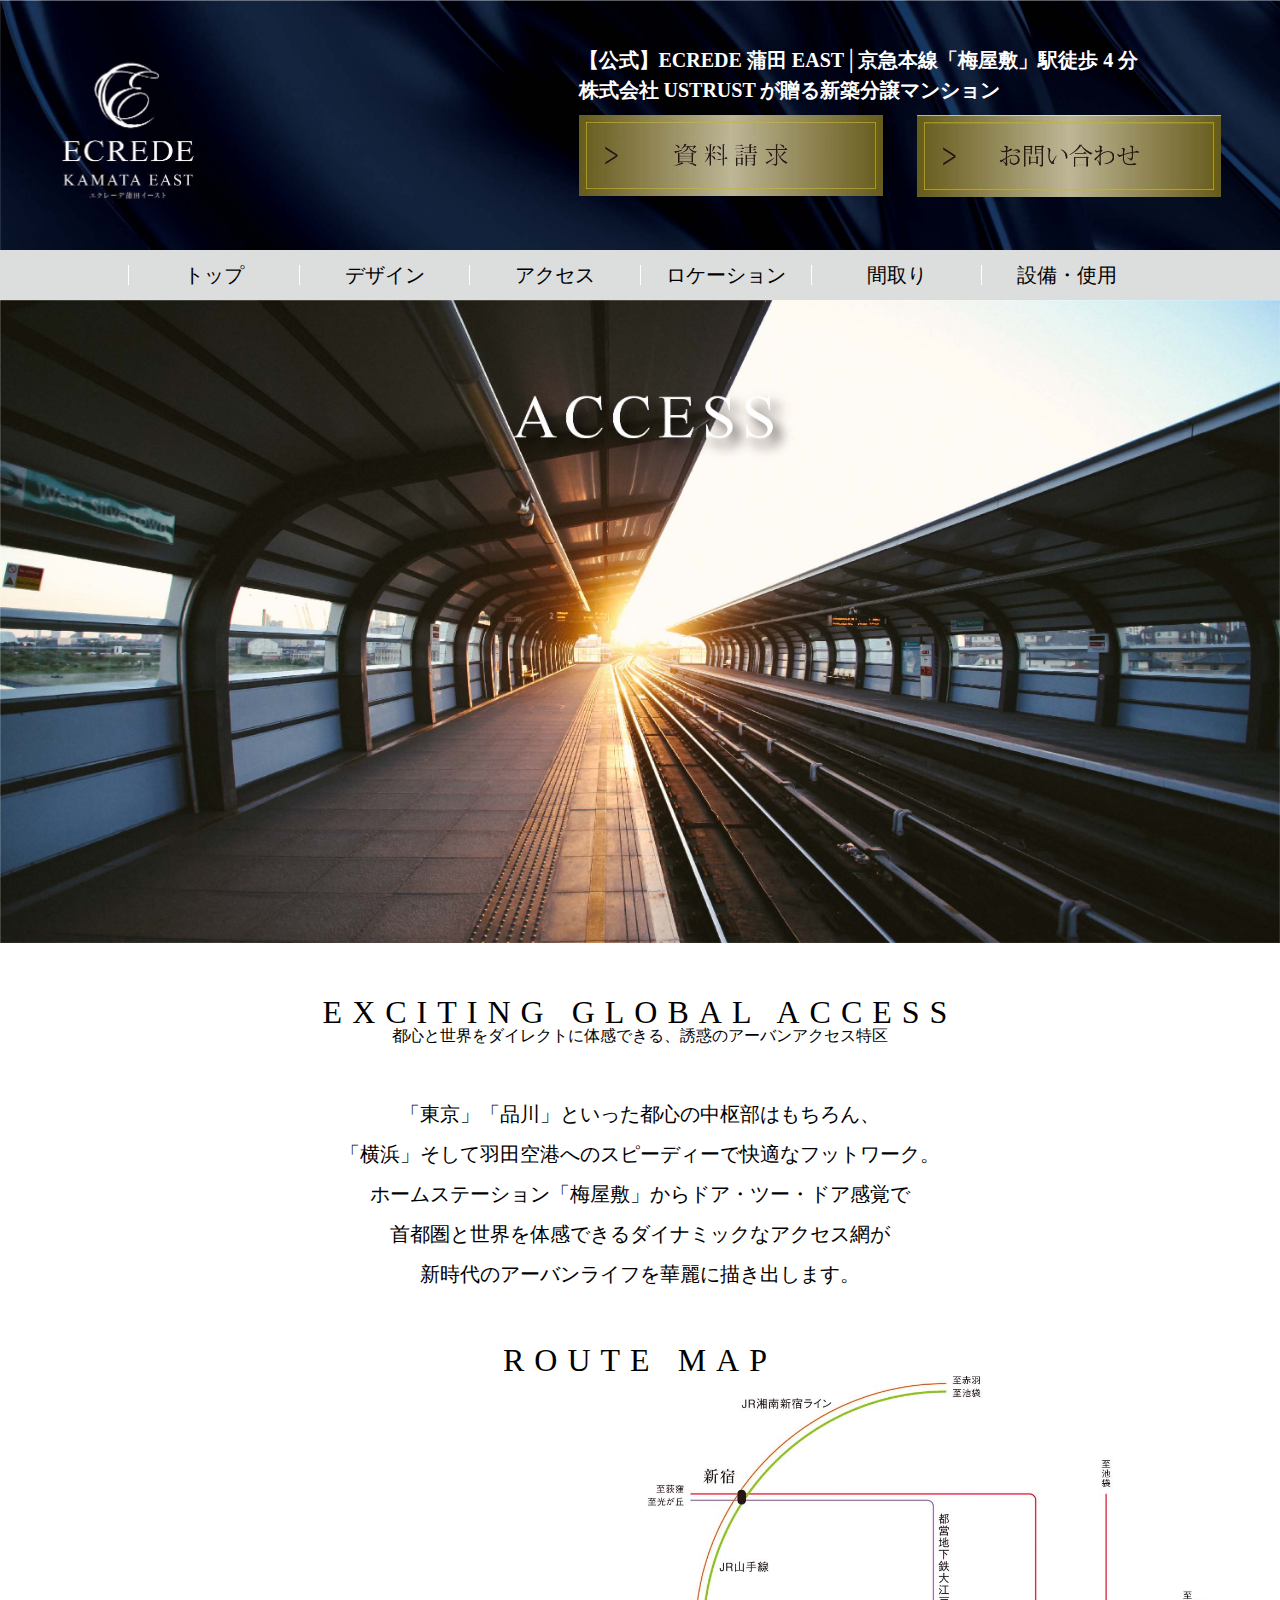
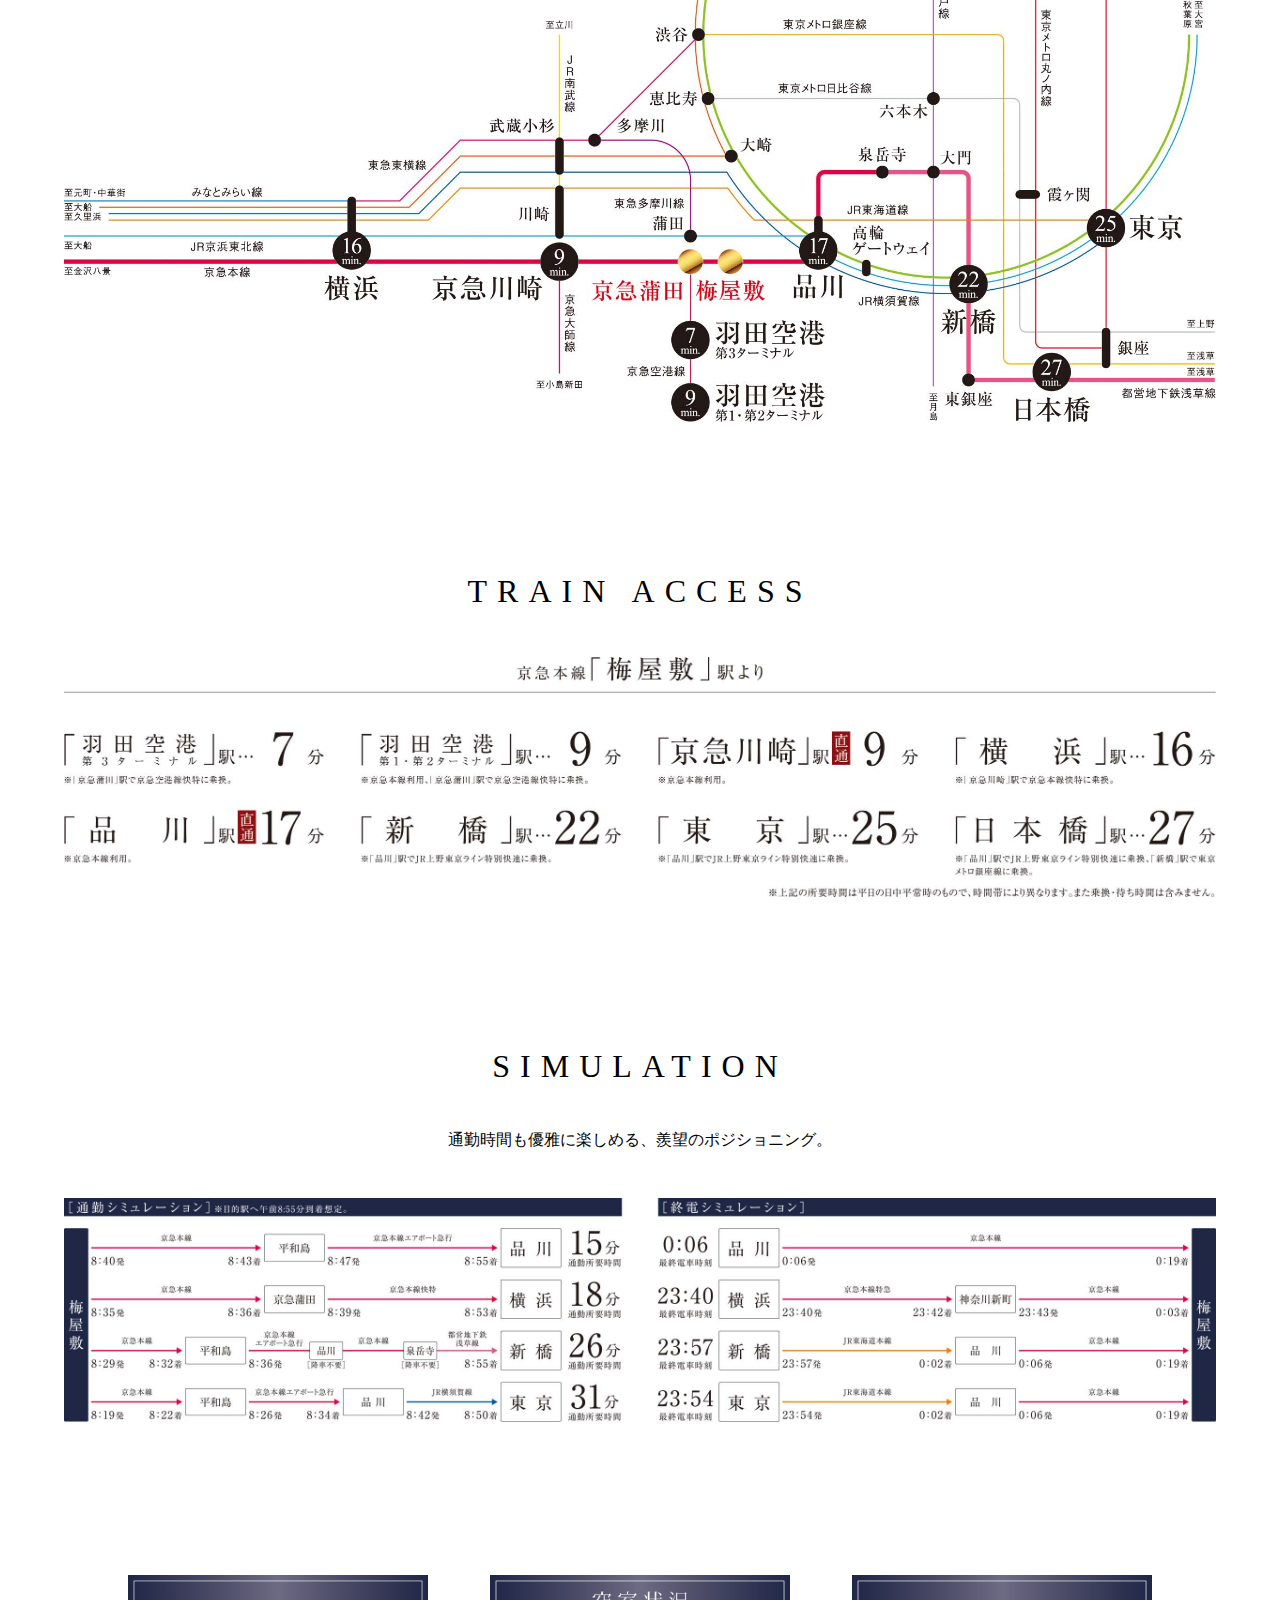
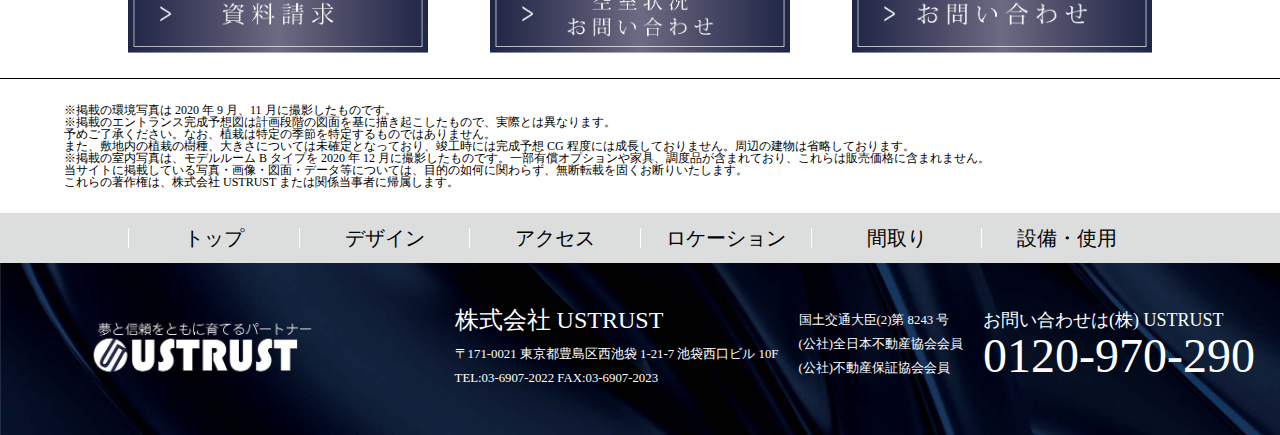
==== access.html @ 1f3f6533 "first commit" ====
<!DOCTYPE html>
<html lang="js">
<head>
  <meta charset="UTF-8">
  <meta http-equiv="X-UA-Compatible" content="IE=edge">
  <meta name="viewport" content="width=device-width, initial-scale=1.0">
  <title>USTRUST</title>
  <link rel="stylesheet" href="reset.css">
  <link rel="stylesheet" href="style.css">
</head>
<body>
  <header>
    <div class="header__text">
      <p>【公式】ECREDE 蒲田 EAST│京急本線「梅屋敷」駅徒歩 4 分<br>株式会社 USTRUST が贈る新築分譲マンション</p>
      <div class="header__btn">
        <a href="#"><img src="./img/documentRequestBtn.jpg" alt="資料請求"></a>
        <a href="#"><img src="./img/contactBtn.jpg" alt="お問い合わせ"></a>
      </div>
    </div>
  </header>
  <nav>
    <ul>
      <li><a href="./index.html">トップ</a></li>
      <li><a href="./design.html">デザイン</a></li>
      <li><a href="#">アクセス</a></li>
      <li><a href="./location.html">ロケーション</a></li>
      <li><a href="./plan.html">間取り</a></li>
      <li><a href="./equipment.html">設備・使用</a></li>
    </ul>
  </nav>
  <main>
       <img src="./img/access-top.jpg" alt="ACCESS">
      <div class="container">
        <div class="accessContent">
          <h4>EXCITING GLOBAL ACCESS</h4>
          <p>都心と世界をダイレクトに体感できる、誘惑のアーバンアクセス特区</p>
          <div class="accessContent__text">
            <p>「東京」「品川」といった都心の中枢部はもちろん、<br>
              「横浜」そして羽田空港へのスピーディーで快適なフットワーク。<br>
              ホームステーション「梅屋敷」からドア・ツー・ドア感覚で<br>
              首都圏と世界を体感できるダイナミックなアクセス網が<br>
              新時代のアーバンライフを華麗に描き出します。</p>
          </div>
          <h4>ROUTE MAP</h4>
          <img src="./img/rosenzu.jpg" alt="routemar">
          <div class="accessContentItem">
            <h4>TRAIN ACCESS</h4>
            <img src="./img/access.jpg" alt="train">
          </div>
          <div class="accessContentItem">
            <h4>SIMULATION</h4>
            <p>通勤時間も優雅に楽しめる、羨望のポジショニング。</p>
            <img src="./img/time_simulation.jpg" alt="simulation">
          </div>
        </div>
      </div>
     </div>

    <div class="contactList">
      <img src="./img/documentRequestBtn.png" alt="資料請求">
      <img src="./img/vacancy.png" alt="空室状況お問い合わせ">
      <img src="./img/contactBtn.png" alt="お問い合わせ">
    </div>
    <div class="border"></div>
    <div class="disclaimer">
      <p>※掲載の環境写真は 2020 年 9 月、11 月に撮影したものです。</p>
      <p>※掲載のエントランス完成予想図は計画段階の図面を基に描き起こしたもので、実際とは異なります。</p>
      <p>予めご了承ください。なお、植栽は特定の季節を特定するものではありません。</p>
      <p>また、敷地内の植栽の樹種、大きさについては未確定となっており、竣工時には完成予想 CG 程度には成長しておりません。周辺の建物は省略しております。</p>
      <p>※掲載の室内写真は、モデルルーム B タイプを 2020 年 12 月に撮影したものです。一部有償オプションや家具、調度品が含まれており、これらは販売価格に含まれません。</p>
      <p>当サイトに掲載している写真・画像・図面・データ等については、目的の如何に関わらず、無断転載を固くお断りいたします。</p>
      <p>これらの著作権は、株式会社 USTRUST または関係当事者に帰属します。</p>
    </div>
  </main>
  <nav>
    <ul>
      <li><a href="./index.html">トップ</a></li>
      <li><a href="./design.html">デザイン</a></li>
      <li><a href="#">アクセス</a></li>
      <li><a href="./location.html">ロケーション</a></li>
      <li><a href="./plan.html">間取り</a></li>
      <li><a href="./equipment.html">設備・使用</a></li>
    </ul>
  </nav>
  <footer>
    <div class="footer__wrapper">
      <div class="footer__company">
        <h4>株式会社 USTRUST</h4>
        <p>〒171-0021 東京都豊島区西池袋 1-21-7 池袋西口ビル 10F</p>
        <p>TEL:03-6907-2022 FAX:03-6907-2023</p>
      </div>
      <div class="footer__license">
        <p>国土交通大臣(2)第 8243 号</p>
        <p>(公社)全日本不動産協会会員</p>
        <p>(公社)不動産保証協会会員</p>
      </div>
      <div class="footer__call">
        <p>お問い合わせは(株) USTRUST</p>
        <h3>0120-970-290</h3>
      </div>
    </div>
  </footer>
</body>
</html>
---- style.css ----
body {
  font-family: a-otf-ryumin-pr6n, serif;
  font-weight: 300;
  font-style: normal;
}
h1 {
  font-size: 7rem;
}

h2 {
  font-size: 4rem;
}

h3 {
  font-size: 3rem;
}

h4 {
  font-size: 2rem;
}

a {
  text-decoration: none;
  color: #000;
}

img {
  max-width: 100%;
  height: auto;
}

small {
  font-size: 10px;
}

.w-100 {
  width: 100% !important;
  flex-basis: 100% !important;
}

/* <--header--> */

header {
  background-image: url(./img/header-bg.jpg);
  background-size: cover;
  padding: 45px 25px;
}

.header__text {
  width: 55%;
  margin-left: auto;
  color: #fff;
  font-size: 20px;
  line-height: 30px;
  font-weight: bold;
}

.header__btn {
  margin-top: 10px;
  display: flex;
  justify-content: space-between;
}

.header__btn a {
  width: 100%;
  display: block;
}

.header__btn a img {
  width: 90%;
}

/* <--footer--> */

footer {
  background-image: url(./img/footer-bg.jpg);
  background-size: cover;
  padding: 45px 25px;
}

.footer__wrapper {
  width: 75%;
  margin-left: auto;
  color: #fff;
  display: flex;
  justify-content: flex-end;
}

.footer__wrapper p {
  font-size: 1vw;
  line-height: 24px;
}

.footer__company h4 {
  font-size: 24px;
  margin-bottom: 10px;
}

.footer__license {
  margin: 0 20px;
}

.footer__call p {
  font-size: 18px;
}

.container {
  width: 90%;
  margin: 0 auto;
}

nav {
  width: 100%;
  background-color: #dcdddd;
}

nav ul {
  width: 80%;
  margin: 0 auto;
  display: flex;
  justify-content: space-between;
  padding: 15px 0;
}

nav li {
  width: 100%;
  text-align: center;
  border-left: 1px solid #fff;
}

nav li a {
  display: block;
  width: 100%;
  font-size: 20px;
}

/* <--top--> */
.top-img {
  position: relative;
}

.svgSample1 {
  position: absolute;
  bottom: 0;
  left: -20%;
  width: 100%;
  height: 35px;
}

.svgSample1 text {
  font-size: 12px;
  font-family: Meiryo UI;
  stroke: #ffffff;
  fill: #330033;
  text-anchor: middle;
  dominant-baseline: alphabetic;
}

.svgSample1 > svg > use:nth-of-type(1) {
  stroke-width: 5px;
  paint-order: stroke;
  stroke-linejoin: round;
}

.svgSample1 > svg > use:nth-of-type(2) {
  stroke-width: 0;
}

.documentRequest {
  position: relative;
}

.documentRequest > img {
  width: 60%;
  padding: 50px 0 50px 50px;
}

.documentRequest__route {
  width: 300px;
}

.documentRequest__route p {
  text-align: right;
}

.documentRequest__wrapper {
  display: flex;
  justify-content: space-between;
  padding-left: 50px;
}

.top-appearance {
  position: absolute;
  width: 45%;
  top: -50px;
  right: 0;
  text-align: right;
}

.top-appearance img {
  height: 100vh;
}

.top-appearance p {
  margin-top: 0 !important;
  font-size: 1rem !important;
}

.documentRequest__wrapper h4 {
  line-height: 3rem;
}

.documentRequest__wrapper p,
.eqrede__content__text p {
  font-size: 20px;
  line-height: 40px;
  margin: 25px 0;
}

.documentRequest__text img {
  width: 50%;
}

.documentRequest__text + img {
  width: 45%;
  height: 45vh;
}

.eqrede__content {
  display: flex;
  align-items: center;
  justify-content: flex-end;
  margin: 50px 0;
}

.eqrede__content img {
  width: 400px;
}

.eqrede__content__text {
  width: 50%;
}

.eqrede__content__text img {
  width: 50%;
}

.grey-bg {
  background-color: #dcdddd;
  height: 5vh;
}

.contents {
  background-color: #fff;
}

.contents__list {
  padding: 50px 0;
  display: flex;
  flex-wrap: wrap;
  justify-content: center;
  width: 95%;
  margin: 0 auto;
}

.contents__list__item {
  display: flex;
  width: 45%;
  margin: 10px;
}

.title {
  padding: 25px 0;
  background-color: #212645;
  color: #fff;
  text-align: center;
  min-width: 45%;
}

.title p {
  margin: 30px 0 40px;
}

.title a {
  color: #fff;
}

.contents__list__item img {
  min-width: 55%;
}

.contactList {
  display: flex;
  justify-content: space-between;
  padding-bottom: 25px;
  width: 80%;
  margin: 0 auto;
}

.contactList img {
  max-width: 300px;
  width: 33%;
}

.border {
  border-bottom: 1px solid #000;
}

.disclaimer {
  padding: 25px 0;
  width: 90%;
  margin: 0 auto;
}

.disclaimer p {
  font-size: 12px;
}

/* <--design--> */

.designContent {
  padding: 50px 0;
  text-align: center;
  width: 50%;
  margin: 0 auto;
}

.designContent__text {
  margin: 50px 0;
  font-size: 20px;
  line-height: 40px;
}

.entrance {
  width: 60%;
}

.entrance img {
  margin-bottom: 25px;
}

/* <--access--> */
.accessContent {
  padding: 50px 0 150px 0;
  text-align: center;
}

.accessContent h4 {
  letter-spacing: 10px;
}

.accessContent__text {
  margin: 50px 0;
  font-size: 20px;
  line-height: 40px;
}

.accessContentItem {
  margin-top: 150px;
}

.accessContentItem h4 {
  margin-bottom: 50px;
}

.accessContentItem p {
  margin-bottom: 50px;
}

/* <--location--> */

.city {
  margin: 30px 0 50px;
  text-align: center;
}

.city__title {
  margin-bottom: 30px;
}

.city__title h4 {
  letter-spacing: 6px;
}

.city__text {
  font-size: 20px;
  line-height: 40px;
}

.city__wrapper {
  display: flex;
  margin: 30px 0;
}

.city__contents {
  width: 50%;
  padding: 0 10px;
}

.city__contents + img {
  width: 50%;
  padding: 0 10px;
}

.city__bussiness {
  margin-bottom: 30px;
}

.city__bussiness h4 {
  margin-bottom: 10px;
}

.city__bussiness > p {
  text-align: left;
  padding-top: 10px;
  font-size: 14px;
}

.city__bussiness__description {
  padding: 5px 0;
  border-bottom: 1px solid #000;
  line-height: 20px;
  font-size: 14px;
  text-align: center;
}

.city__bussiness__description + p,
.city__redevelopment__item p {
  text-align: left;
  font-size: 14px;
  line-height: 20px;
}

.city__redevelopment {
  display: flex;
  justify-content: space-between;
}

.city__redevelopment__item {
  flex-basis: 48%;
  padding-top: 20px;
}

.city__redevelopment__item img {
  padding-bottom: 10px;
}

.city-contentsList {
  display: flex;
  justify-content: space-between;
  margin-top: 20px;
}

.city-contentsList__item {
  flex-basis: 24%;
  margin-bottom: 150px;
}

.city-contentsList__item > p {
  margin-top: 10px;
}

.city-contentsList__item .smallTitle {
  font-size: 13px;
  text-align: center;
}

.lifeinformation {
  padding-bottom: 100px;
}

/* <--plan--> */
.floorPlan {
  width: 80%;
  margin: 100px auto;
  text-align: center;
}

.floorPlan h4 {
  letter-spacing: 8px;
}

.floorPlan__list {
  margin-top: 100px;
  display: flex;
  justify-content: space-between;
}

.floorPlan__list img {
  width: 45%;
}

.floorPlan__list .left {
  width: 55%;
}

.floorPlan__list .right {
  width: 40%;
}

.floorPlan__overview {
  width: 60%;
  margin: 100px auto;
  text-align: left;
}

.floorPlan__overview > p {
  letter-spacing: 4px;
  font-size: 20px;
}

.floorPlan__overview .row p {
  font-size: 14px;
  line-height: 20px;
}

.row {
  border-bottom: 1px solid #000;
  display: flex;
  padding: 3px 0;
}

.row:first-of-type {
  border-top: 1px solid #000;
  margin-top: 10px;
}

.row .overview-title {
  flex-basis: 25%;
}

.row .overview-content {
  flex-basis: 70%;
}

/* <--equipment--> */
.kitchen,
.bathroom,
.sanitary_lavatory,
.others,
.structure_security {
  margin: 50px auto;
  width: 80%;
}

.kitchen h4,
.bathroom h4,
.sanitary_lavatory h4,
.others h4,
.structure_security h4 {
  text-align: center;
  padding-bottom: 10px;
}

.sanitary_lavatory h4 span,
.structure_security h4 span {
  font-size: 1.5rem;
  padding: 0 5px;
}

.kitchen__wrapper,
.bathroom__wrapper,
.sanitary_lavatory__wrapper,
.others__wrapper {
  border-top: 1px solid #000;
  padding: 15px 0;
  display: flex;
  justify-content: space-between;
}

.kitchen__contents {
  padding-right: 10px;
  display: flex;
  justify-content: space-between;
  flex-wrap: wrap;
  width: 70%;
}

.kitchen__wrapper > img {
  width: 30%;
  padding-left: 20px;
}

.kitchen__contents__item {
  margin-bottom: 30px;
  flex-basis: 31%;
}

.kitchen__contents__item p,
.bathroom__contents__item p,
.sanitary_lavatory__wrapper p,
.others__wrapper p {
  font-size: 14px;
  line-height: 20px;
}

.content-title {
  text-align: center;
  font-size: 1rem !important;
  padding: 10px 0;
}

.bathroom__wrapper > img {
  width: 45%;
  padding-right: 100px;
}

.bathroom__contents {
  display: flex;
  justify-content: space-between;
  flex-wrap: wrap;
}

.bathroom__contents__item {
  flex-basis: 35%;
}

.toilet-content {
  flex-basis: 40%;
  display: flex;
  justify-content: space-between;
}

.toilet-content__list {
  flex-basis: 45%;
}

.wash-basin-content {
  flex-basis: 55%;
  display: flex;
  justify-content: space-between;
}

.wash-basin-content__list__item {
  display: flex;
  justify-content: space-between;
}

.wash-basin-content__list__left {
  flex-basis: 35%;
}

.wash-basin-content__list__right {
  flex-basis: 60%;
}

.wash-basin-content__list__item {
  padding-bottom: 30px;
}

.wash-basin-content__list__item img {
  width: 50%;
  padding-right: 10px;
}

.others__wrapper__left {
  display: flex;
  justify-content: space-between;
  flex-basis: 60%;
}

.others__wrapper__right {
  display: flex;
  justify-content: space-between;
  flex-basis: 38%;
}

.others__wrapper__list {
  flex-basis: 48%;
}

.others__wrapper__list__item {
  padding-bottom: 20px;
}

.structure_security img {
  padding-bottom: 50px;
}
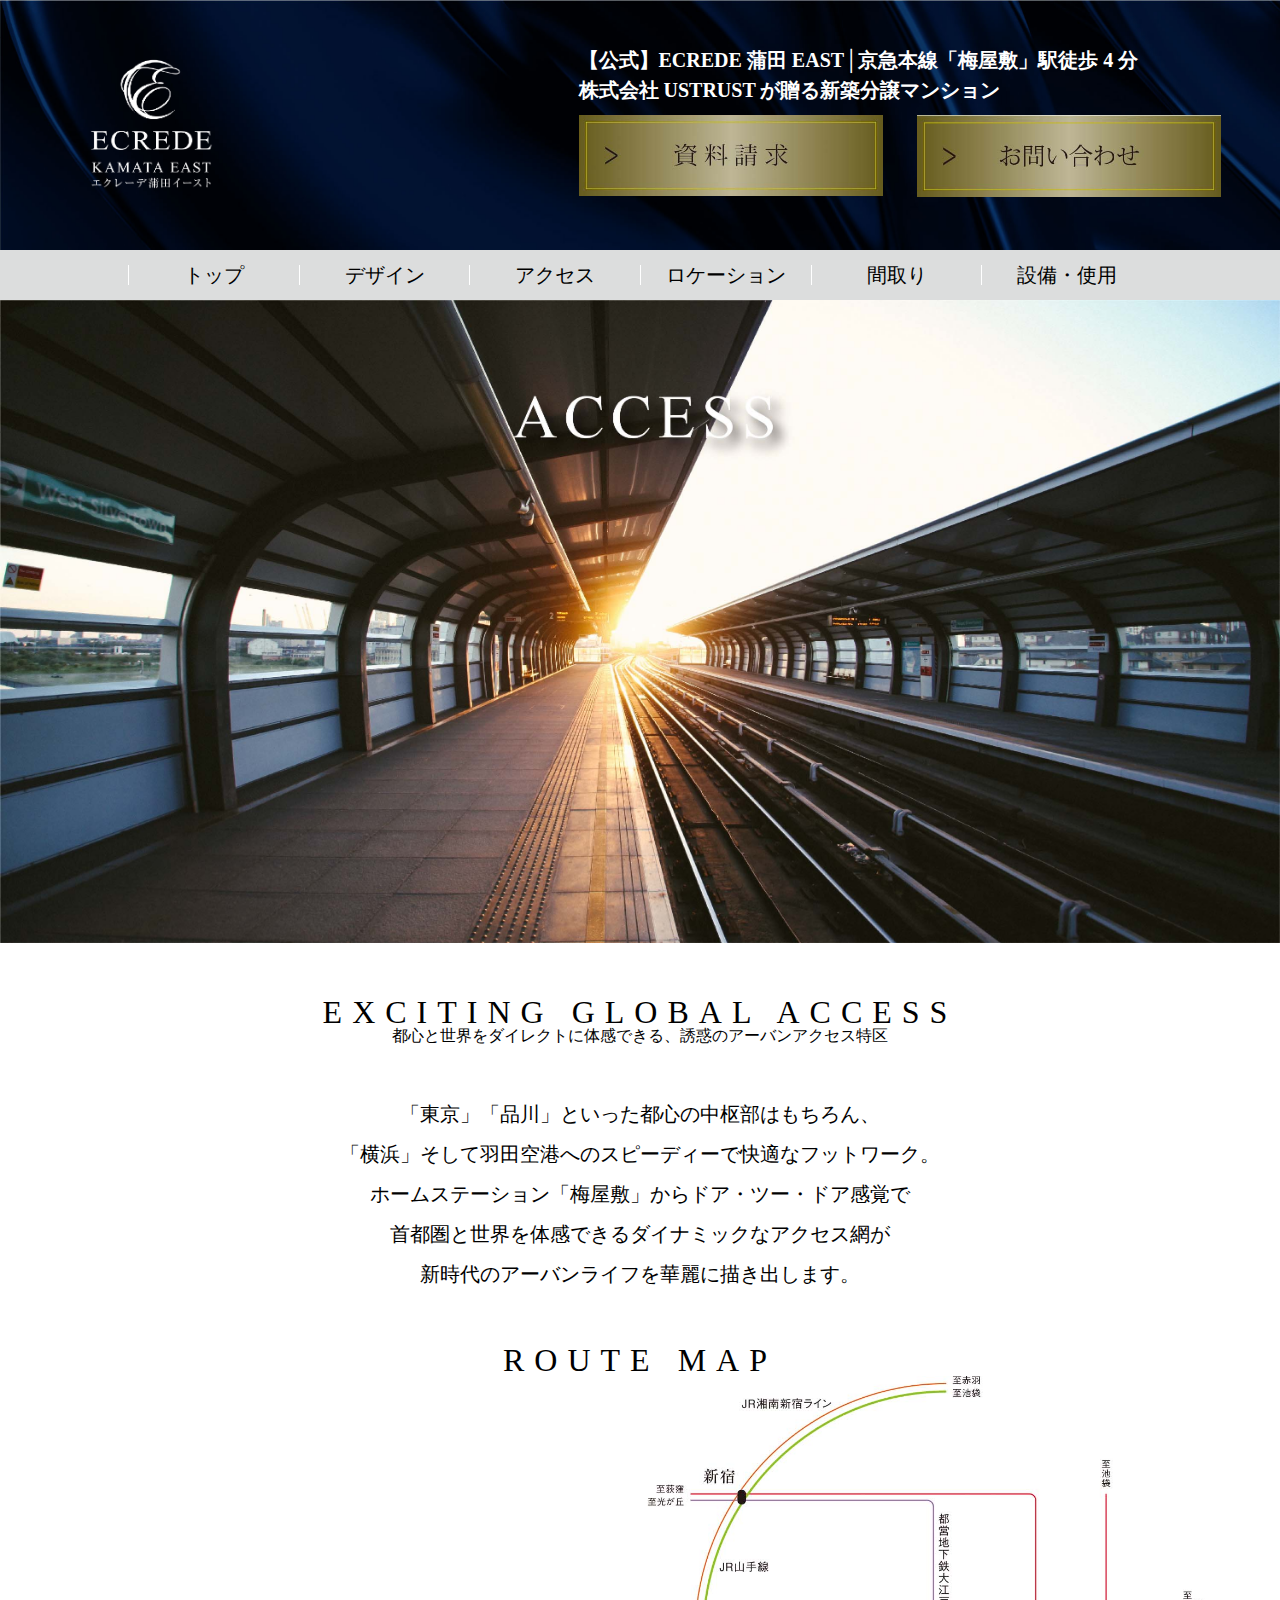
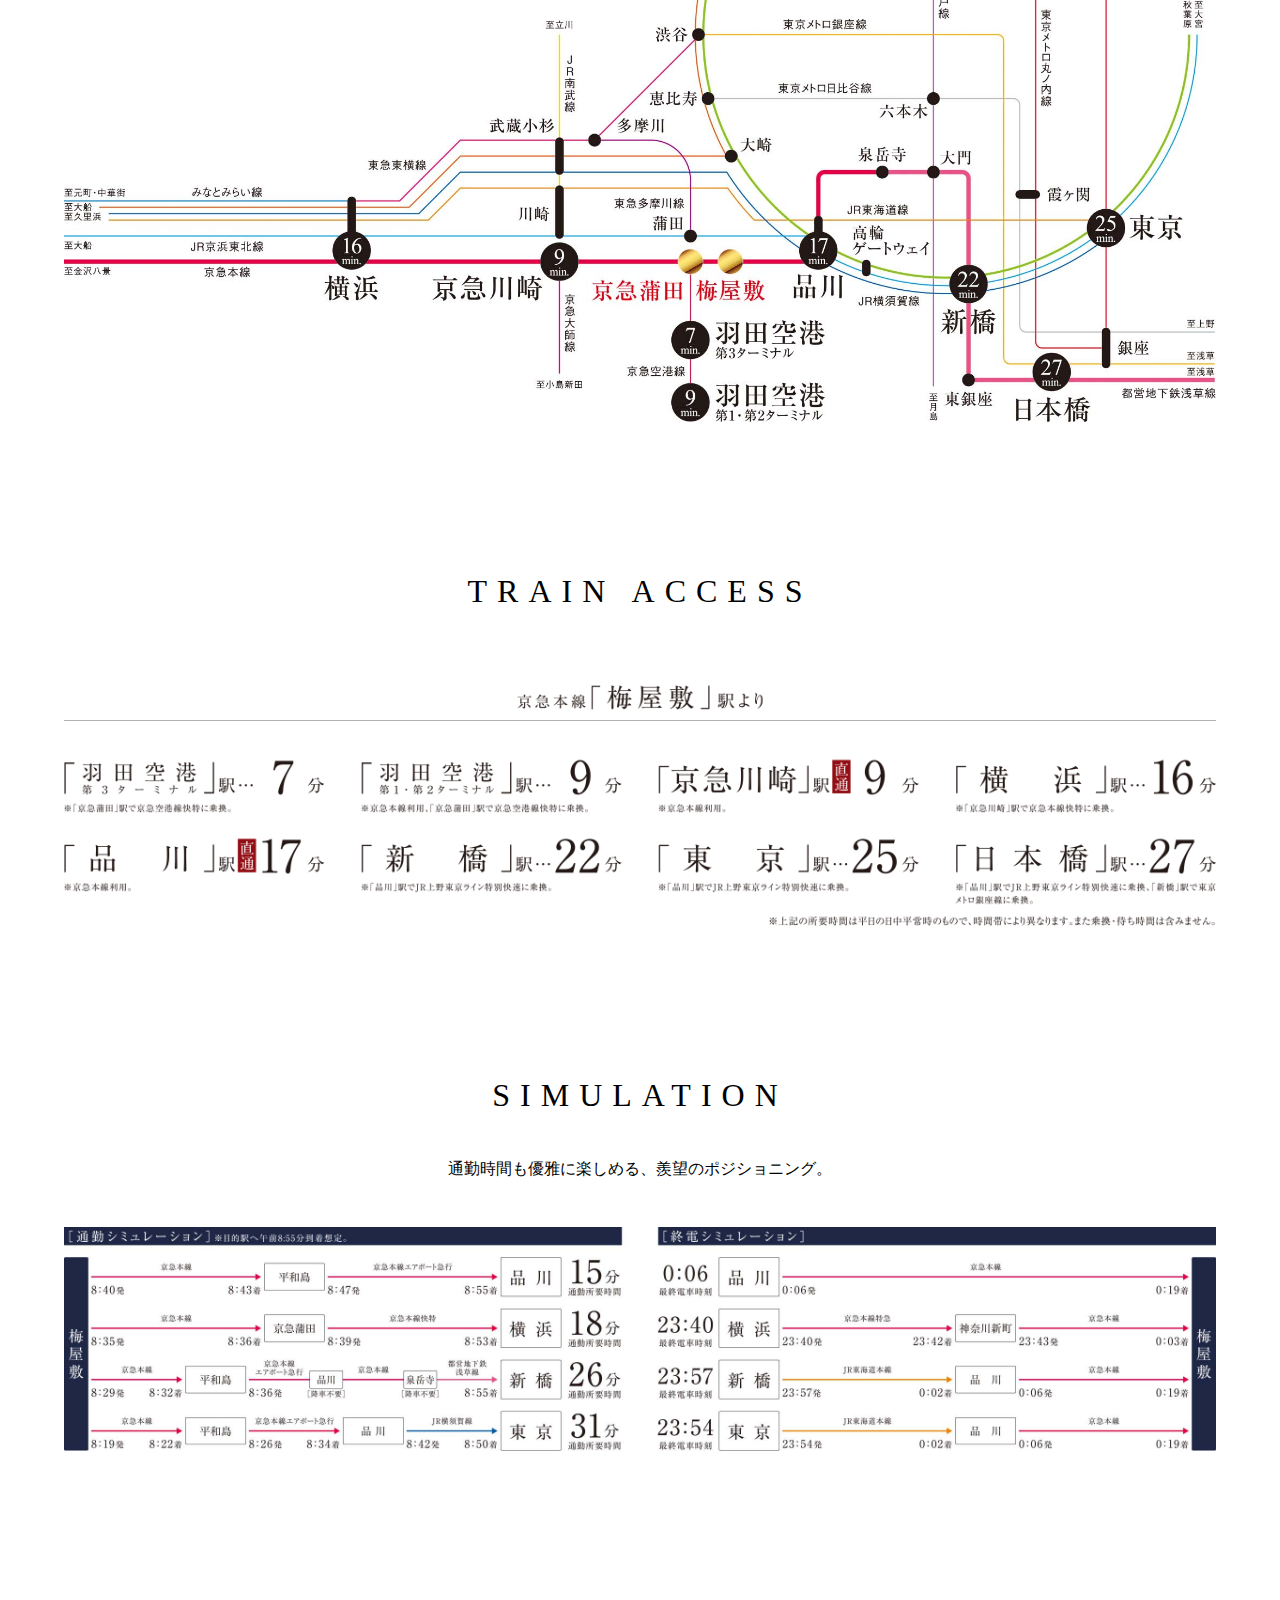
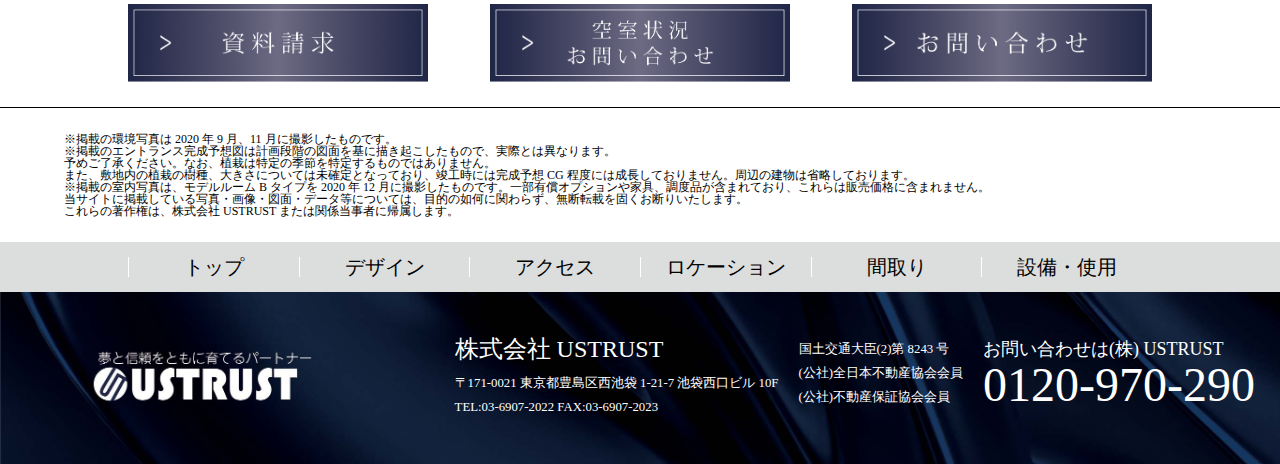
==== commit a19f5597: "文字バケ修正" ====
--- a/access.html
+++ b/access.html
@@ -10,6 +10,7 @@
 </head>
 <body>
   <header>
+    <img src="./img/logo.png" alt="ECREDE logo">
     <div class="header__text">
       <p>【公式】ECREDE 蒲田 EAST│京急本線「梅屋敷」駅徒歩 4 分<br>株式会社 USTRUST が贈る新築分譲マンション</p>
       <div class="header__btn">
@@ -45,7 +46,7 @@
           <img src="./img/rosenzu.jpg" alt="routemar">
           <div class="accessContentItem">
             <h4>TRAIN ACCESS</h4>
-            <img src="./img/access.jpg" alt="train">
+            <img src="./img/trainaccess.png" alt="trainaccess">
           </div>
           <div class="accessContentItem">
             <h4>SIMULATION</h4>
--- a/style.css
+++ b/style.css
@@ -1,8 +1,26 @@
+@font-face {
+  font-family: "a-otf-ryumin-pr6n";
+  src: url("./font/A-OTF-RyuminPr6-Bold.otf") format("otf"),
+    url("./font/A-OTF-RyuminPr6-ExBold.otf") format("otf"),
+    url("./font/A-OTF-RyuminPr6-Heavy.otf") format("otf"),
+    url("./font/A-OTF-RyuminPr6-Light.otf") format("otf"),
+    url("./font/A-OTF-RyuminPr6-Medium.otf") format("otf"),
+    url("./font/A-OTF-RyuminPr6-Regular.otf") format("otf"),
+    url("./font/A-OTF-RyuminPr6-Ultra.otf") format("otf");
+}
+
+@font-face {
+  font-family: "Times New Roman";
+  src: url("./font/Times\ New\ Roman.ttf") format("ttf"),
+    url("./font/Times\ New\ Roman\ Bold.ttf") format("ttf"),
+    url("./font/Times\ New\ Roman\ Bold\ Italic.ttf") format("ttf"),
+    url("./font/Times\ New\ Roman\ Italic.ttf") format("ttf");
+}
+
 body {
-  font-family: a-otf-ryumin-pr6n, serif;
-  font-weight: 300;
-  font-style: normal;
-}
+  font-family: "a-otf-ryumin-pr6n", "Times New Roman", serif;
+}
+
 h1 {
   font-size: 7rem;
 }
@@ -44,6 +62,14 @@
   background-image: url(./img/header-bg.jpg);
   background-size: cover;
   padding: 45px 25px;
+  display: flex;
+  justify-content: space-between;
+  align-items: center;
+}
+
+header > img {
+  width: 150px;
+  margin-left: 50px;
 }
 
 .header__text {
@@ -170,6 +196,25 @@
   position: relative;
 }
 
+.documentRequest__time__wrapper {
+  display: flex;
+  align-items: center;
+  padding: 50px 0 50px 50px;
+}
+
+.documentRequest__time h3 span {
+  font-size: 2rem;
+}
+
+.documentRequest__time h3 span b {
+  font-size: 4rem;
+}
+
+.documentRequest__time p {
+  text-align: right;
+  width: 370px;
+}
+
 .documentRequest > img {
   width: 60%;
   padding: 50px 0 50px 50px;
@@ -187,6 +232,10 @@
   display: flex;
   justify-content: space-between;
   padding-left: 50px;
+}
+
+.documentRequest__time__wrapper img {
+  margin-bottom: 15px;
 }
 
 .top-appearance {
@@ -230,7 +279,7 @@
   display: flex;
   align-items: center;
   justify-content: flex-end;
-  margin: 50px 0;
+  margin: 15% 0 5%;
 }
 
 .eqrede__content img {
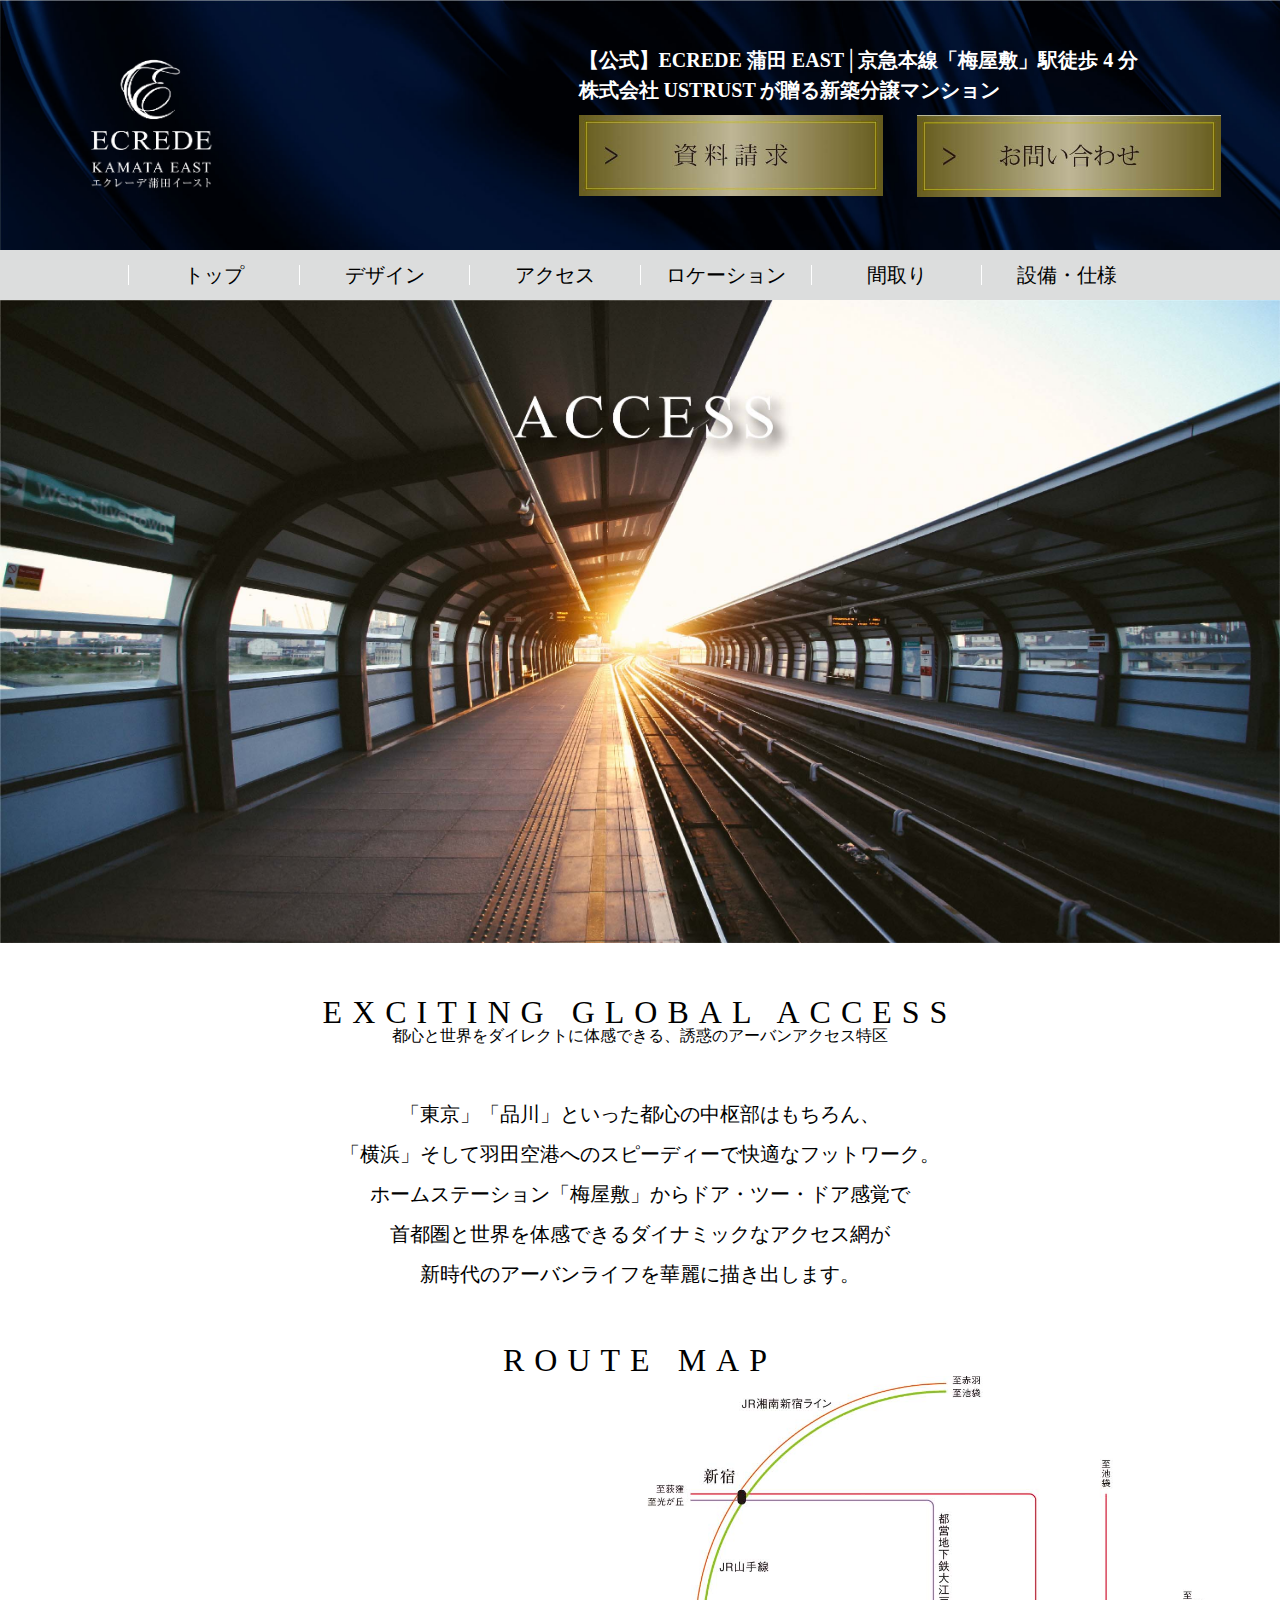
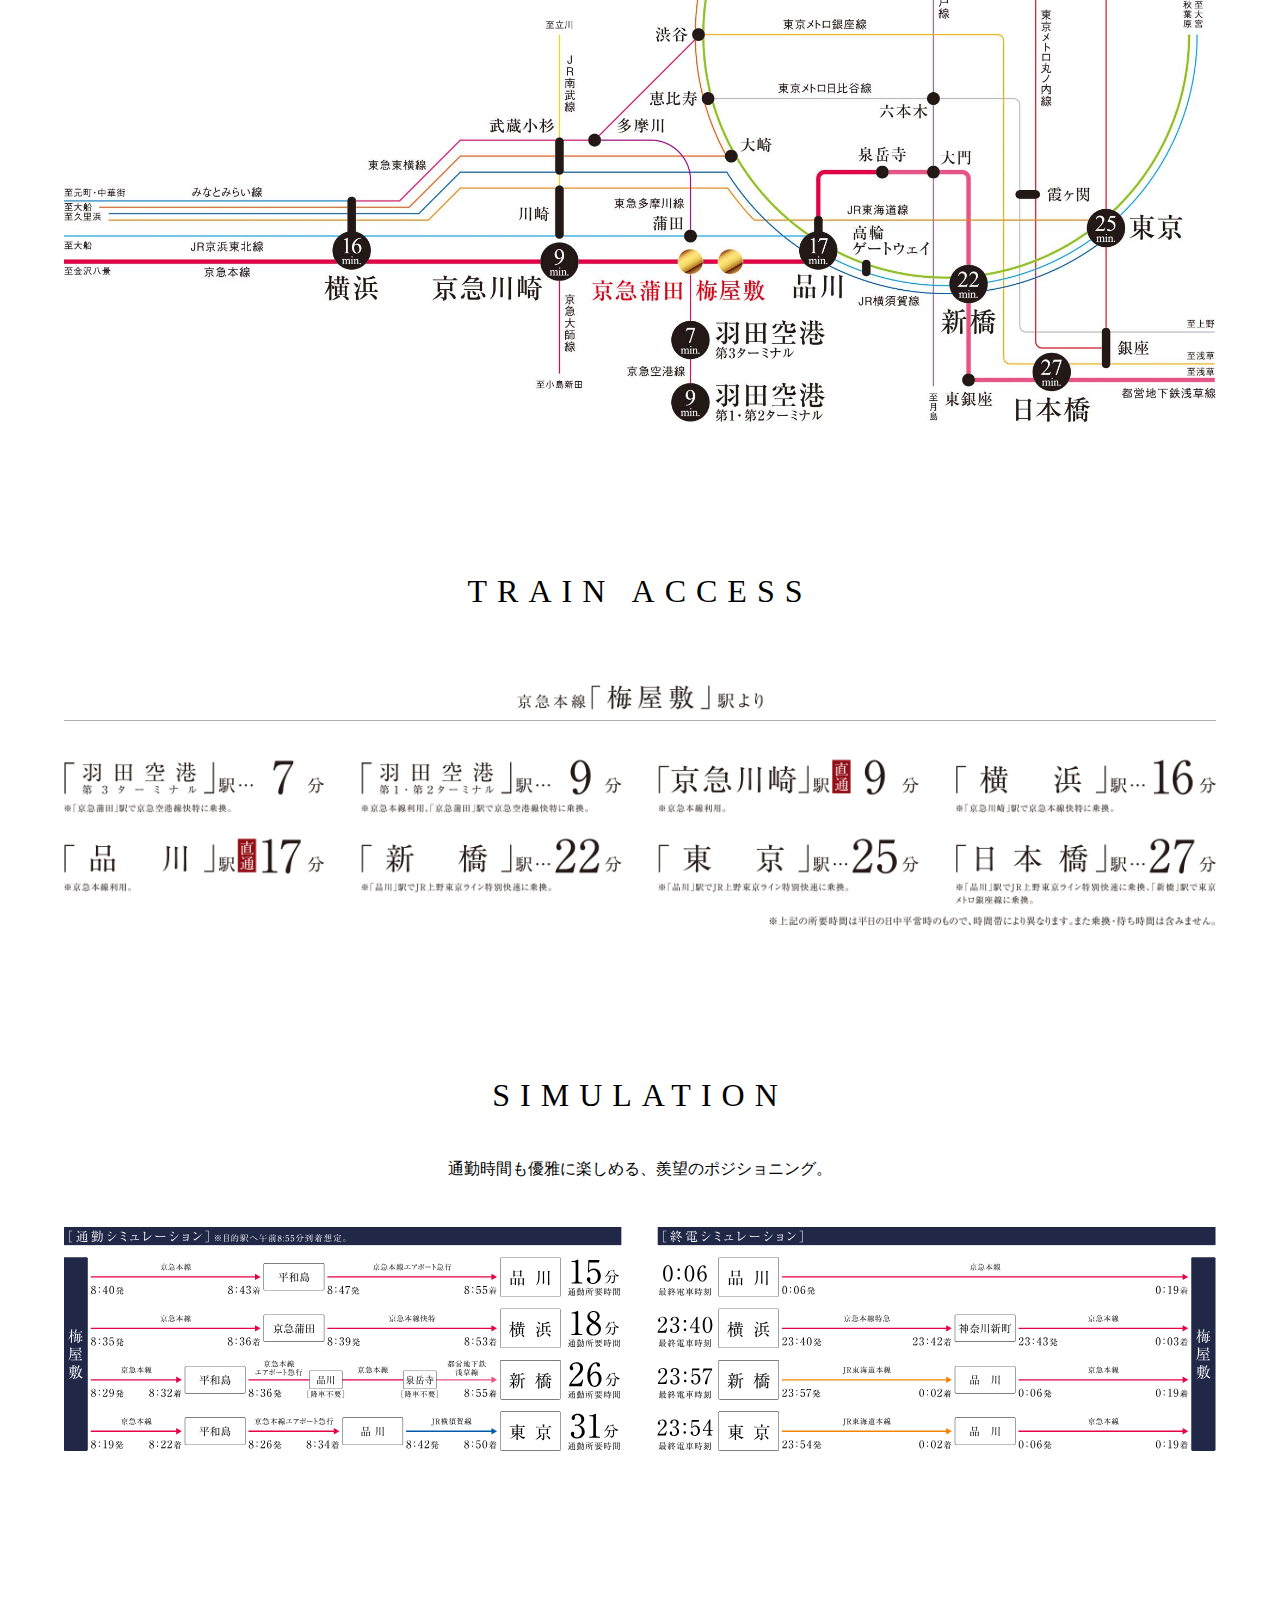
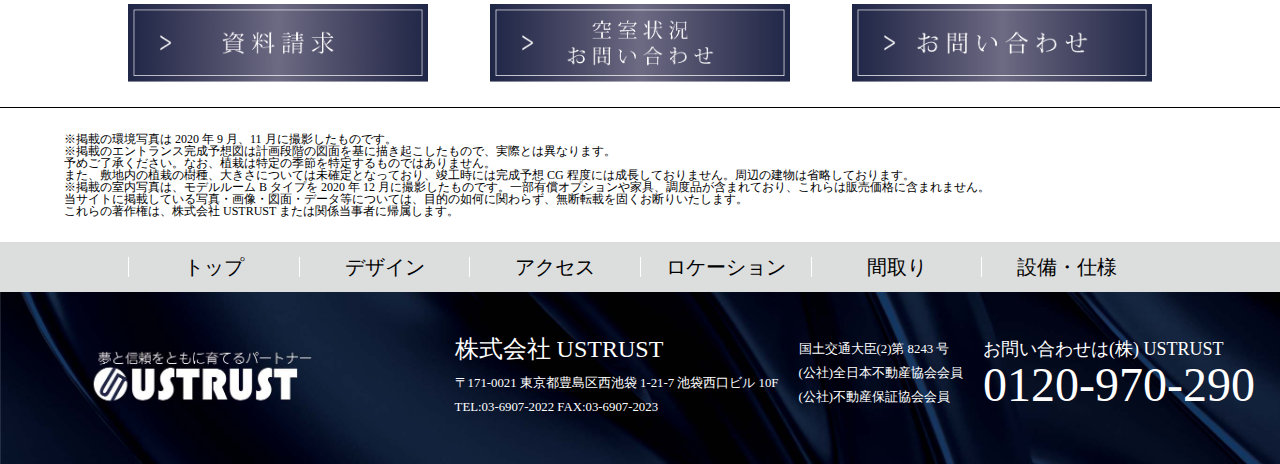
==== commit 4fff2c3d: "access img編集" ====
--- a/access.html
+++ b/access.html
@@ -26,7 +26,7 @@
       <li><a href="#">アクセス</a></li>
       <li><a href="./location.html">ロケーション</a></li>
       <li><a href="./plan.html">間取り</a></li>
-      <li><a href="./equipment.html">設備・使用</a></li>
+      <li><a href="./equipment.html">設備・仕様</a></li>
     </ul>
   </nav>
   <main>
@@ -51,7 +51,7 @@
           <div class="accessContentItem">
             <h4>SIMULATION</h4>
             <p>通勤時間も優雅に楽しめる、羨望のポジショニング。</p>
-            <img src="./img/time_simulation.jpg" alt="simulation">
+            <img src="./img/time_simulation.svg" alt="simulation">
           </div>
         </div>
       </div>
@@ -80,7 +80,7 @@
       <li><a href="#">アクセス</a></li>
       <li><a href="./location.html">ロケーション</a></li>
       <li><a href="./plan.html">間取り</a></li>
-      <li><a href="./equipment.html">設備・使用</a></li>
+      <li><a href="./equipment.html">設備・仕様</a></li>
     </ul>
   </nav>
   <footer>
--- a/style.css
+++ b/style.css
@@ -416,6 +416,10 @@
   margin-bottom: 50px;
 }
 
+.accessContentItem img {
+  width: 100%;
+}
+
 /* <--location--> */
 
 .city {
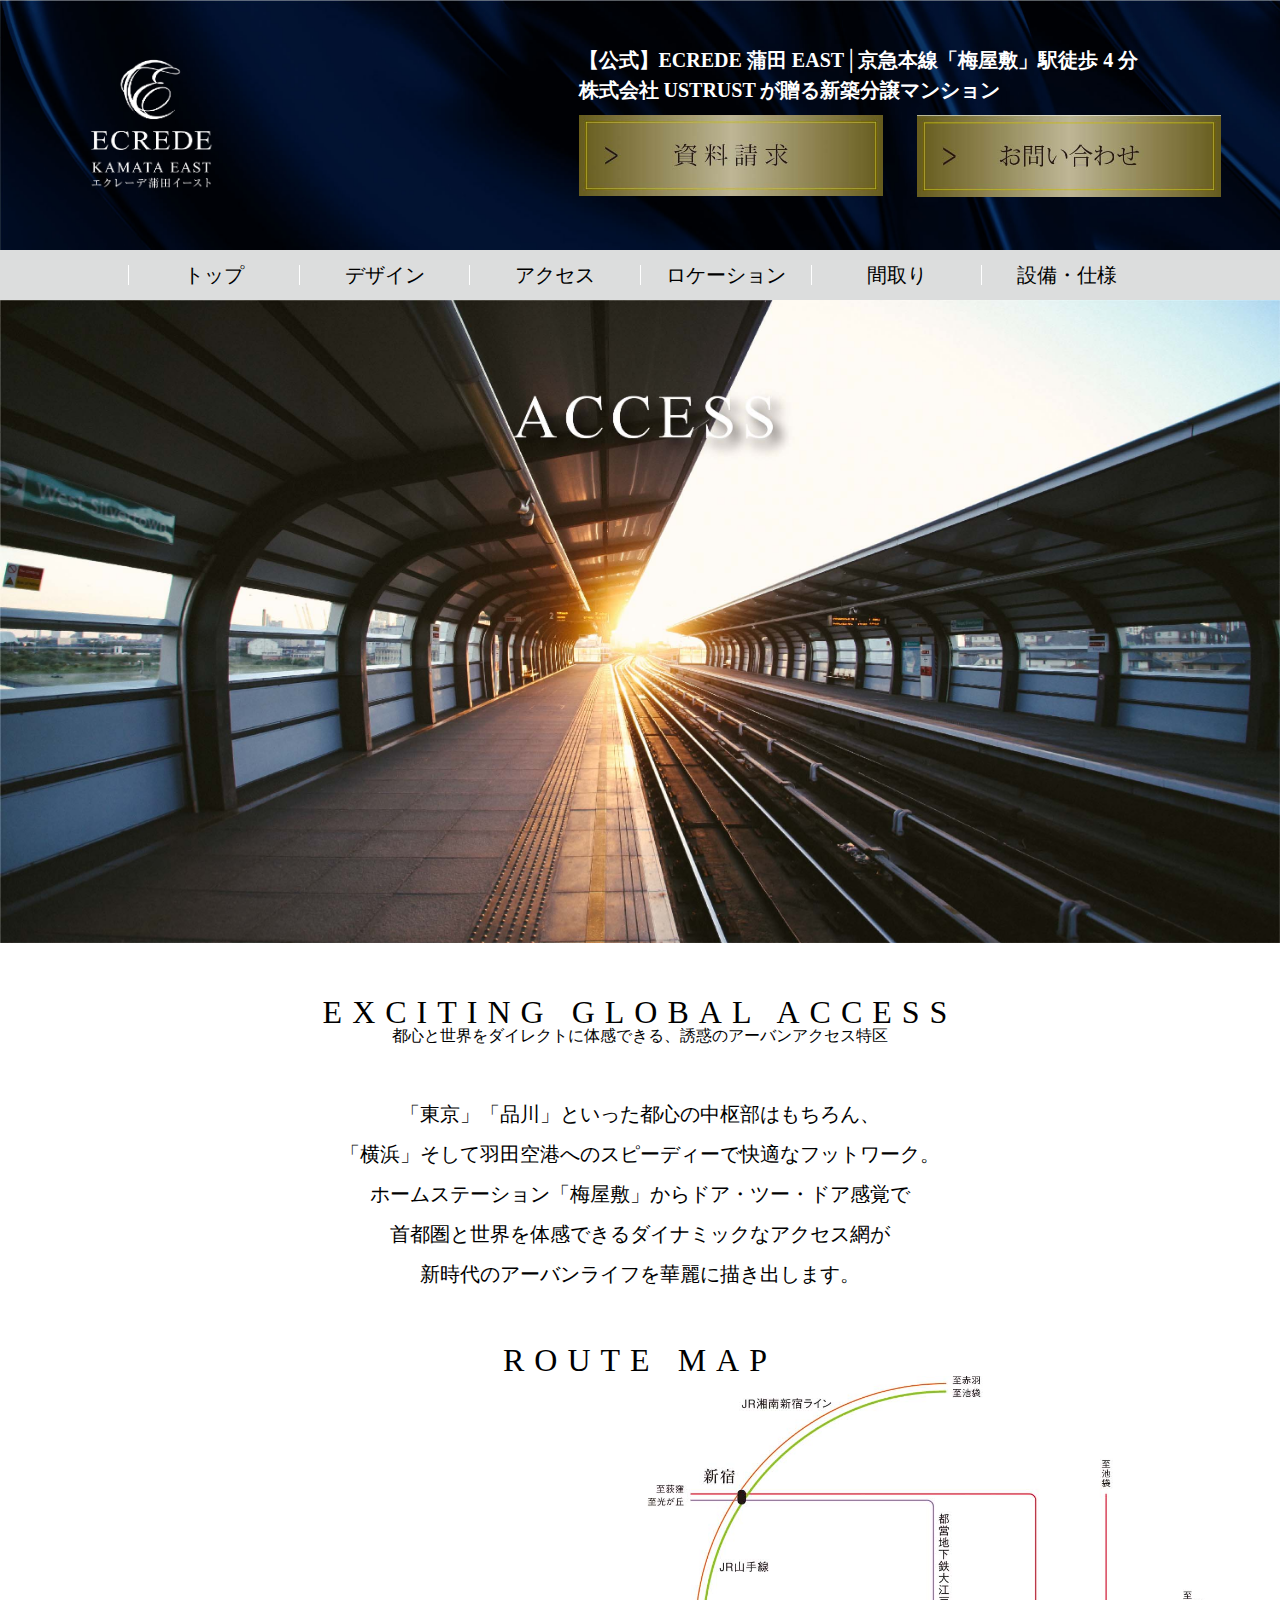
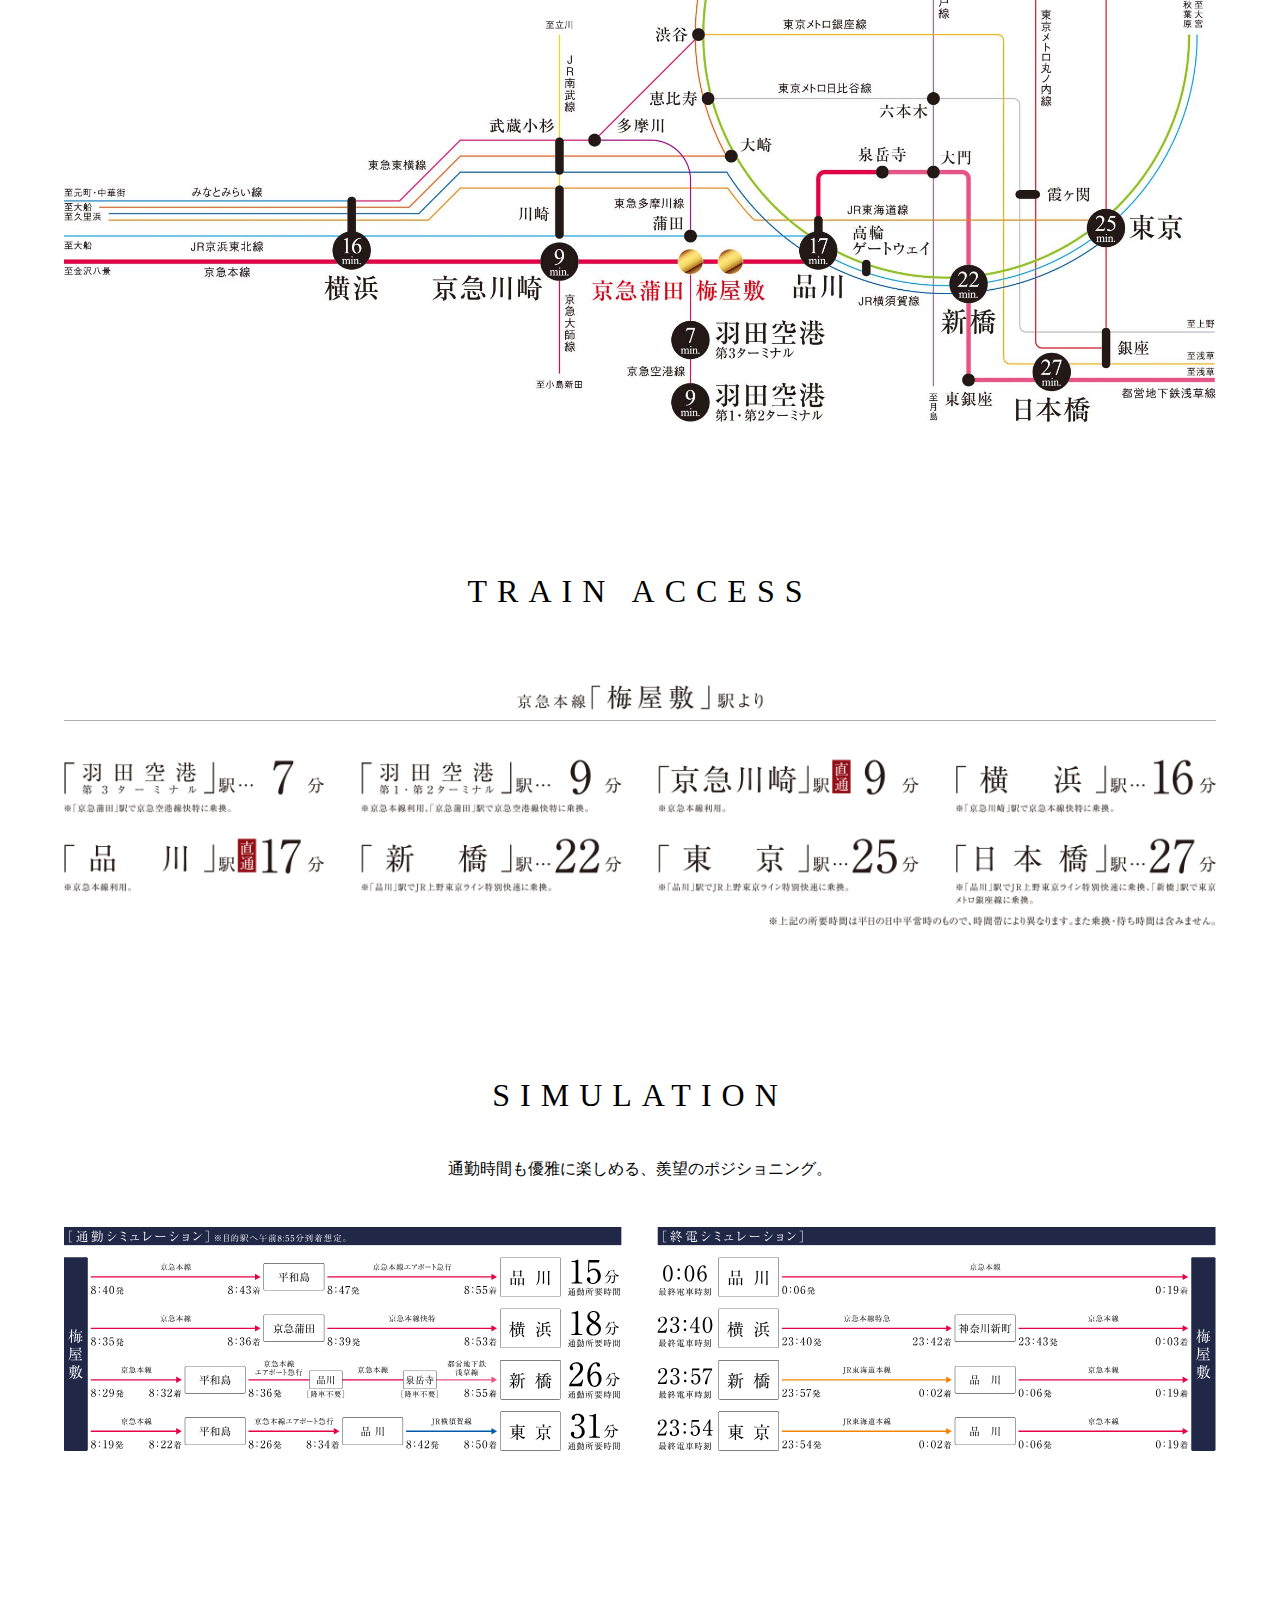
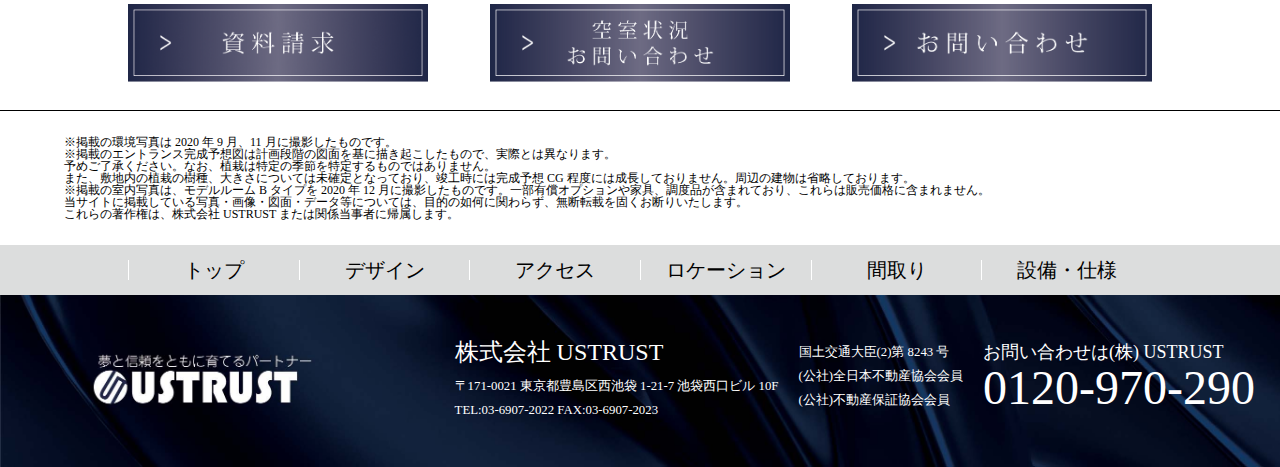
==== commit 99cb63e1: "追加修正" ====
--- a/access.html
+++ b/access.html
@@ -14,8 +14,8 @@
     <div class="header__text">
       <p>【公式】ECREDE 蒲田 EAST│京急本線「梅屋敷」駅徒歩 4 分<br>株式会社 USTRUST が贈る新築分譲マンション</p>
       <div class="header__btn">
-        <a href="#"><img src="./img/documentRequestBtn.jpg" alt="資料請求"></a>
-        <a href="#"><img src="./img/contactBtn.jpg" alt="お問い合わせ"></a>
+        <a href="https://lp.ustrust.jp/LP=217"><img src="./img/documentRequestBtn.jpg" alt="資料請求"></a>
+        <a href="https://lp.ustrust.jp/LP=221"><img src="./img/contactBtn.jpg" alt="お問い合わせ"></a>
       </div>
     </div>
   </header>
@@ -58,9 +58,15 @@
      </div>
 
     <div class="contactList">
-      <img src="./img/documentRequestBtn.png" alt="資料請求">
-      <img src="./img/vacancy.png" alt="空室状況お問い合わせ">
-      <img src="./img/contactBtn.png" alt="お問い合わせ">
+      <a href="https://lp.ustrust.jp/LP=217">
+        <img src="./img/documentRequestBtn.png" alt="資料請求">
+      </a>
+      <a href="https://lp.ustrust.jp/LP=219">
+        <img src="./img/vacancy.png" alt="空室状況お問い合わせ">
+      </a>
+      <a href="https://lp.ustrust.jp/LP=221">
+        <img src="./img/contactBtn.png" alt="お問い合わせ">
+      </a>
     </div>
     <div class="border"></div>
     <div class="disclaimer">
--- a/style.css
+++ b/style.css
@@ -346,7 +346,8 @@
   margin: 0 auto;
 }
 
-.contactList img {
+.contactList a {
+  display: block;
   max-width: 300px;
   width: 33%;
 }
